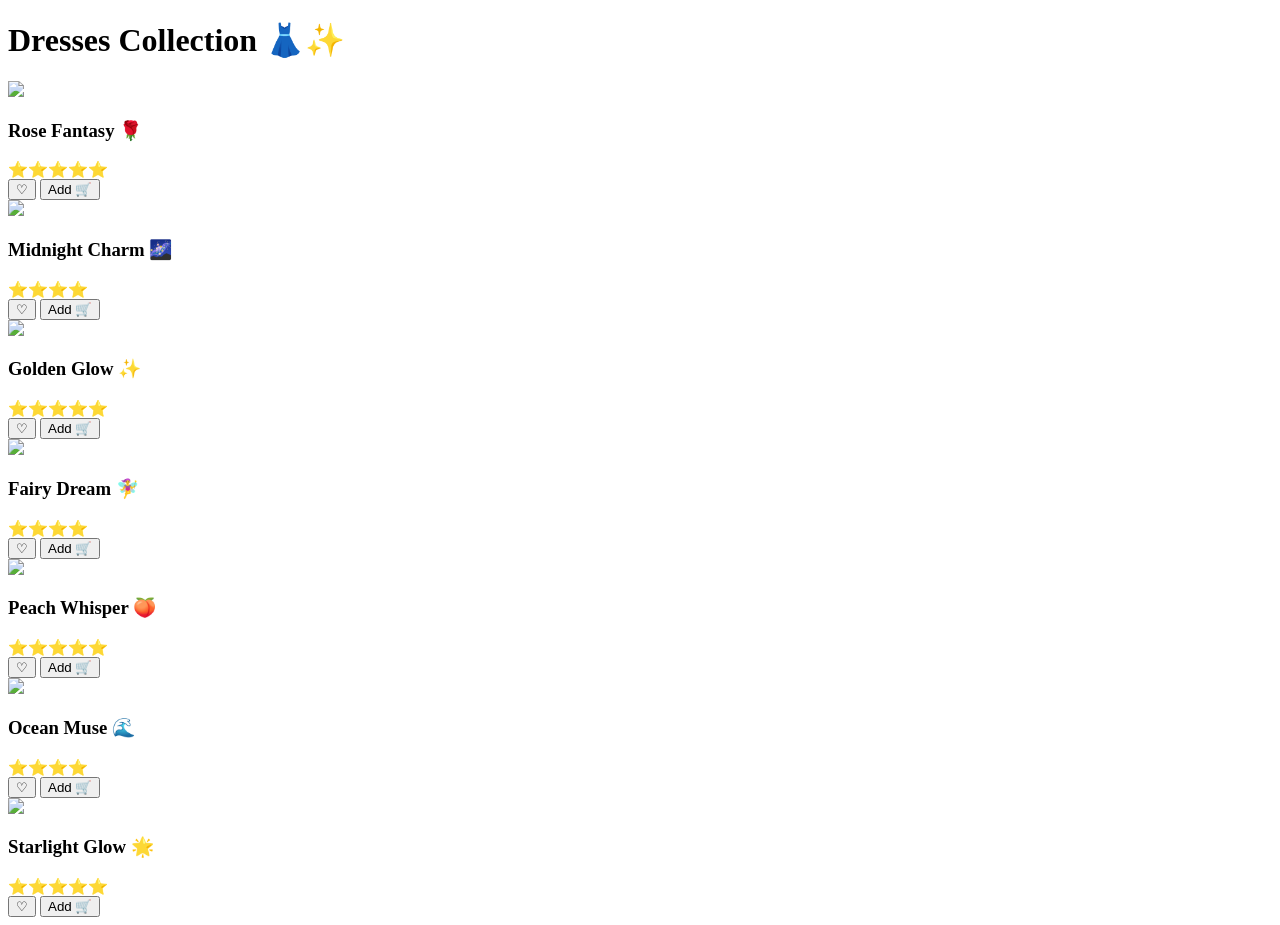
==== dresses.html @ d32cb92b "Add dresses.html with dress collection layout" ====
<!DOCTYPE html>
<html>
<head>
<title>Dresses</title>
<link rel="stylesheet" href="style.css">
<script src="script.js"></script>
</head>

<body>

<div class="app">
<h1>Dresses Collection 👗✨</h1>

<div class="products">

<div class="card">
<img src="dress1.jpg">
<h3>Rose Fantasy 🌹</h3>
<div class="rating">⭐⭐⭐⭐⭐</div>
<button onclick="wishlist()">♡</button>
<button onclick="addToCart('Rose Fantasy',1499)">Add 🛒</button>
</div>

<div class="card">
<img src="dress2.jpg">
<h3>Midnight Charm 🌌</h3>
<div class="rating">⭐⭐⭐⭐</div>
<button onclick="wishlist()">♡</button>
<button onclick="addToCart('Midnight Charm',1599)">Add 🛒</button>
</div>

<div class="card">
<img src="dress3.jpg">
<h3>Golden Glow ✨</h3>
<div class="rating">⭐⭐⭐⭐⭐</div>
<button onclick="wishlist()">♡</button>
<button onclick="addToCart('Golden Glow',1700)">Add 🛒</button>
</div>

<div class="card">
<img src="dress4.jpg">
<h3>Fairy Dream 🧚‍♀️</h3>
<div class="rating">⭐⭐⭐⭐</div>
<button onclick="wishlist()">♡</button>
<button onclick="addToCart('Fairy Dream',1400)">Add 🛒</button>
</div>

<div class="card">
<img src="dress5.jpg">
<h3>Peach Whisper 🍑</h3>
<div class="rating">⭐⭐⭐⭐⭐</div>
<button onclick="wishlist()">♡</button>
<button onclick="addToCart('Peach Whisper',1550)">Add 🛒</button>
</div>

<div class="card">
<img src="dress6.jpg">
<h3>Ocean Muse 🌊</h3>
<div class="rating">⭐⭐⭐⭐</div>
<button onclick="wishlist()">♡</button>
<button onclick="addToCart('Ocean Muse',1650)">Add 🛒</button>
</div>

<div class="card">
<img src="dress7.jpg">
<h3>Starlight Glow 🌟</h3>
<div class="rating">⭐⭐⭐⭐⭐</div>
<button onclick="wishlist()">♡</button>
<button onclick="addToCart('Starlight Glow',1800)">Add 🛒</button>
</div>

</div>
</div>

</body>
</html>
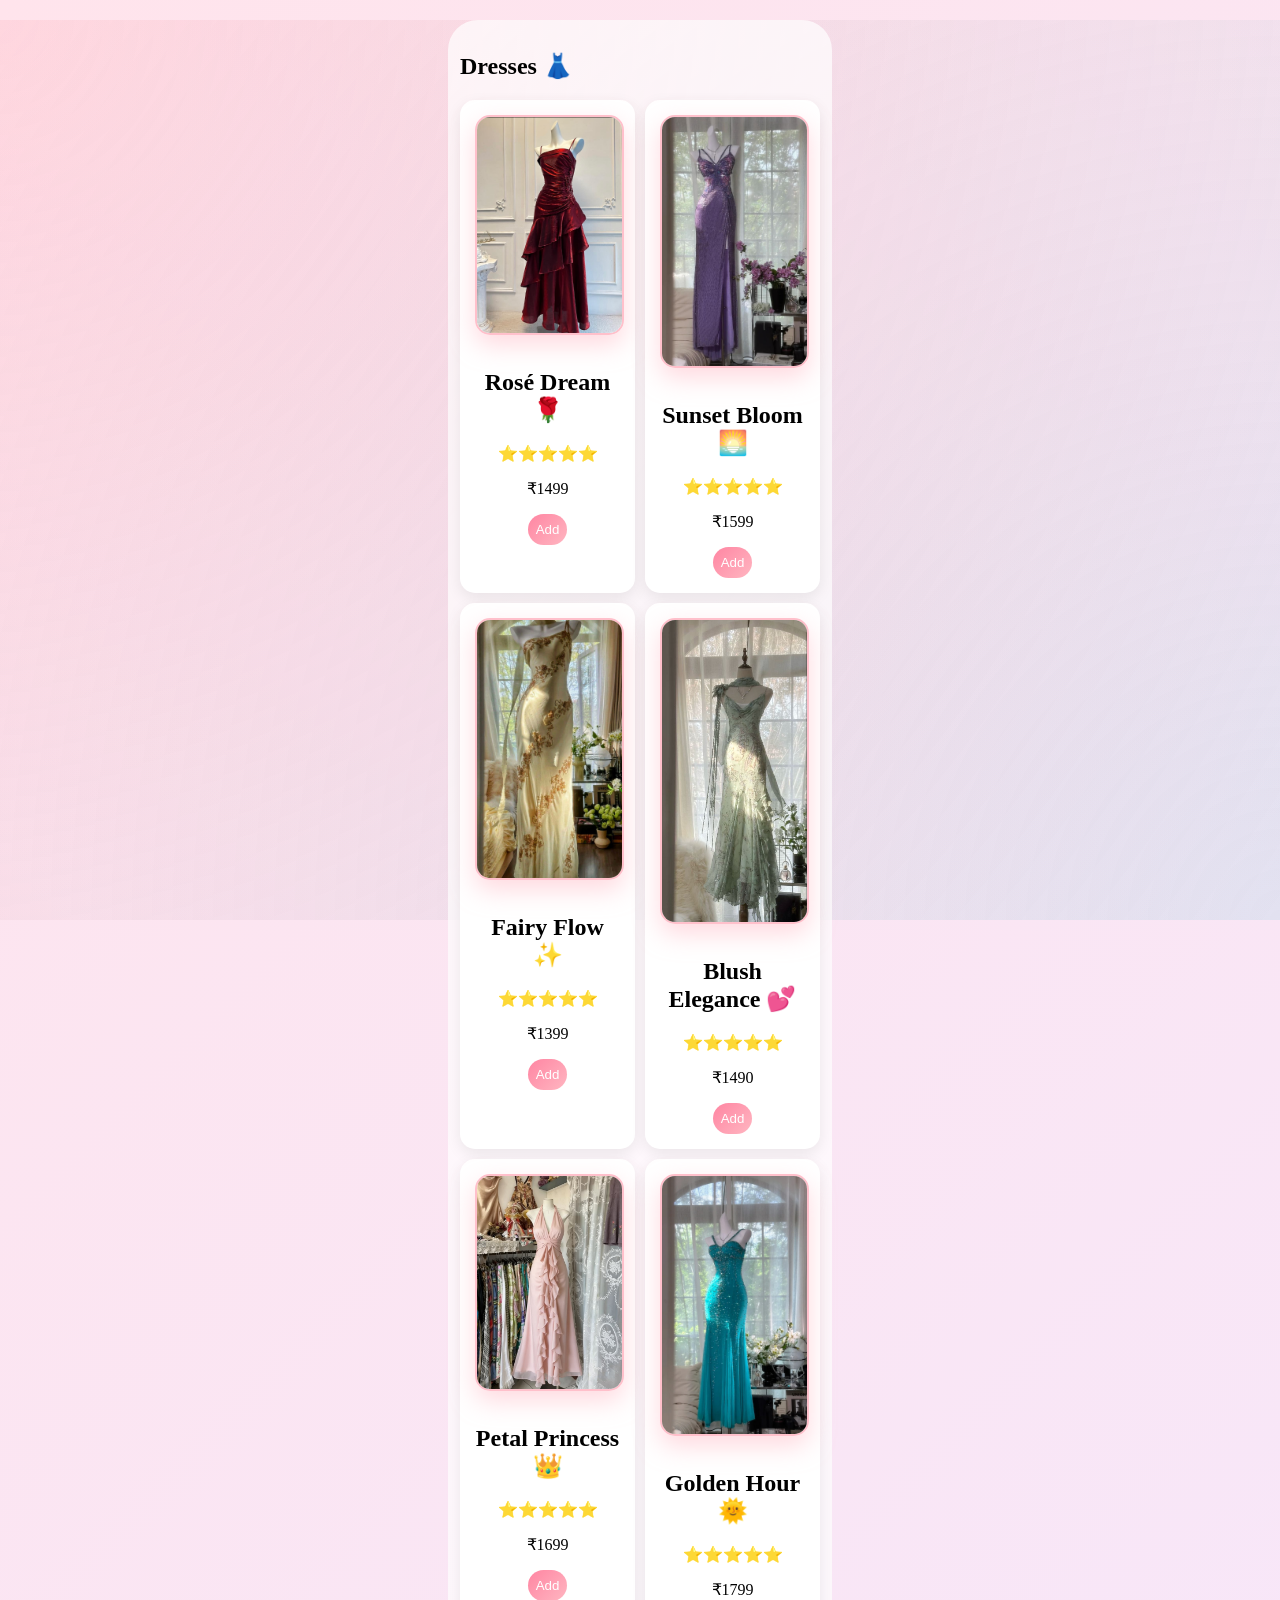
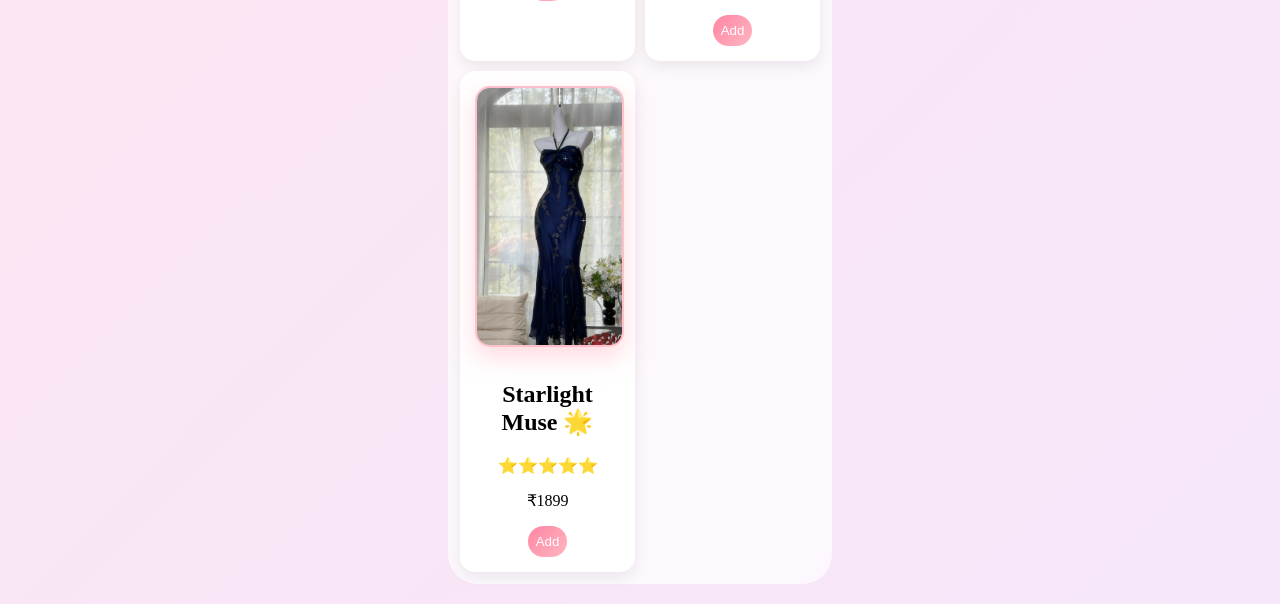
==== commit bfcb52db: "Refactor dress cards into big-card format" ====
--- a/dresses.html
+++ b/dresses.html
@@ -1,76 +1,30 @@
 <!DOCTYPE html>
 <html>
 <head>
-<title>Dresses</title>
 <link rel="stylesheet" href="style.css">
 <script src="script.js"></script>
 </head>
-
 <body>
-
 <div class="app">
-<h1>Dresses Collection 👗✨</h1>
+<h2>Dresses 👗</h2>
 
 <div class="products">
 
-<div class="card">
-<img src="dress1.jpg">
-<h3>Rose Fantasy 🌹</h3>
-<div class="rating">⭐⭐⭐⭐⭐</div>
-<button onclick="wishlist()">♡</button>
-<button onclick="addToCart('Rose Fantasy',1499)">Add 🛒</button>
-</div>
+<div class="big-card"><img src="dress1.jpg"><h3>Rosé Dream 🌹</h3><div class="stars">⭐⭐⭐⭐⭐</div><p>₹1499</p><button onclick="addToCart('Rosé Dream',1499)">Add</button></div>
 
-<div class="card">
-<img src="dress2.jpg">
-<h3>Midnight Charm 🌌</h3>
-<div class="rating">⭐⭐⭐⭐</div>
-<button onclick="wishlist()">♡</button>
-<button onclick="addToCart('Midnight Charm',1599)">Add 🛒</button>
-</div>
+<div class="big-card"><img src="dress2.jpg"><h3>Sunset Bloom 🌅</h3><div class="stars">⭐⭐⭐⭐⭐</div><p>₹1599</p><button onclick="addToCart('Sunset Bloom',1599)">Add</button></div>
 
-<div class="card">
-<img src="dress3.jpg">
-<h3>Golden Glow ✨</h3>
-<div class="rating">⭐⭐⭐⭐⭐</div>
-<button onclick="wishlist()">♡</button>
-<button onclick="addToCart('Golden Glow',1700)">Add 🛒</button>
-</div>
+<div class="big-card"><img src="dress3.jpg"><h3>Fairy Flow ✨</h3><div class="stars">⭐⭐⭐⭐⭐</div><p>₹1399</p><button onclick="addToCart('Fairy Flow',1399)">Add</button></div>
 
-<div class="card">
-<img src="dress4.jpg">
-<h3>Fairy Dream 🧚‍♀️</h3>
-<div class="rating">⭐⭐⭐⭐</div>
-<button onclick="wishlist()">♡</button>
-<button onclick="addToCart('Fairy Dream',1400)">Add 🛒</button>
-</div>
+<div class="big-card"><img src="dress4.jpg"><h3>Blush Elegance 💕</h3><div class="stars">⭐⭐⭐⭐⭐</div><p>₹1490</p><button onclick="addToCart('Blush Elegance',1490)">Add</button></div>
 
-<div class="card">
-<img src="dress5.jpg">
-<h3>Peach Whisper 🍑</h3>
-<div class="rating">⭐⭐⭐⭐⭐</div>
-<button onclick="wishlist()">♡</button>
-<button onclick="addToCart('Peach Whisper',1550)">Add 🛒</button>
-</div>
+<div class="big-card"><img src="dress5.jpg"><h3>Petal Princess 👑</h3><div class="stars">⭐⭐⭐⭐⭐</div><p>₹1699</p><button onclick="addToCart('Petal Princess',1699)">Add</button></div>
 
-<div class="card">
-<img src="dress6.jpg">
-<h3>Ocean Muse 🌊</h3>
-<div class="rating">⭐⭐⭐⭐</div>
-<button onclick="wishlist()">♡</button>
-<button onclick="addToCart('Ocean Muse',1650)">Add 🛒</button>
-</div>
+<div class="big-card"><img src="dress6.jpg"><h3>Golden Hour 🌞</h3><div class="stars">⭐⭐⭐⭐⭐</div><p>₹1799</p><button onclick="addToCart('Golden Hour',1799)">Add</button></div>
 
-<div class="card">
-<img src="dress7.jpg">
-<h3>Starlight Glow 🌟</h3>
-<div class="rating">⭐⭐⭐⭐⭐</div>
-<button onclick="wishlist()">♡</button>
-<button onclick="addToCart('Starlight Glow',1800)">Add 🛒</button>
-</div>
+<div class="big-card"><img src="dress7.jpg"><h3>Starlight Muse 🌟</h3><div class="stars">⭐⭐⭐⭐⭐</div><p>₹1899</p><button onclick="addToCart('Starlight Muse',1899)">Add</button></div>
 
 </div>
 </div>
-
 </body>
 </html>
--- a/style.css
+++ b/style.css
@@ -0,0 +1,346 @@
+body {
+  margin: 0;
+  font-family: 'Segoe UI';
+  background: linear-gradient(-45deg,#ffd6e0,#e0f2fe,#f3e8ff,#ffe4ec);
+  background-size: 400% 400%;
+  animation: gradientBG 15s ease infinite;
+}
+
+@keyframes gradientBG {
+  0%{background-position:0% 50%;}
+  50%{background-position:100% 50%;}
+  100%{background-position:0% 50%;}
+}
+.app {
+  max-width: 360px;
+  margin: 20px auto;
+  padding: 12px;
+  border-radius: 30px;
+  background: rgba(255,255,255,0.7);
+}
+
+.products {
+  display: grid;
+  grid-template-columns: 1fr 1fr;
+  gap: 10px;
+}
+.big-card {
+  background: #fff0f5;
+  border-radius: 20px;
+  padding: 10px;
+  text-align: center;
+  transition: 0.4s;
+  box-shadow: 0 5px 15px rgba(255,182,193,0.3);
+}
+
+.big-card:hover {
+  transform: translateY(-10px) scale(1.03);
+  box-shadow: 0 20px 40px rgba(255,105,180,0.6);
+}
+.big-card img {
+  width: 100%;
+  border-radius: 15px;
+  border: 2px solid #ffc0cb;
+  box-shadow: 0 10px 25px rgba(255,182,193,0.5);
+  transition: 0.4s;
+}
+
+.big-card img:hover {
+  transform: scale(1.07);
+  box-shadow: 0 15px 35px rgba(255,105,180,0.8);
+}
+button {
+  border-radius: 20px;
+  background: linear-gradient(135deg,#ff85a2,#ffb6c1);
+  border: none;
+  padding: 8px;
+  color: white;
+  transition: 0.3s;
+}
+
+button:hover {
+  transform: scale(1.1);
+  box-shadow: 0 5px 20px rgba(255,105,180,0.6);
+}
+.stars {
+  color: gold;
+}body::before {
+  content: "";
+  position: fixed;
+  width: 100%;
+  height: 100%;
+
+  background: radial-gradient(circle at top left, rgba(255,182,193,0.3), transparent),
+              radial-gradient(circle at bottom right, rgba(173,216,230,0.3), transparent);
+
+  z-index: -1;
+}.popup {
+  position: fixed;
+  bottom: 20px;
+  left: 50%;
+  transform: translateX(-50%);
+  background: hotpink;
+  color: white;
+  padding: 10px 20px;
+  border-radius: 20px;
+  box-shadow: 0 5px 20px rgba(255,105,180,0.6);
+}/* Topbar brand name */
+.topbar h2 {
+    font-family: 'Great Vibes', cursive;
+    font-size: 34px;
+    color: #ff4d88;
+}
+
+/* Hero main title */
+.hero h1 {
+    font-family: 'Poppins', sans-serif;
+    font-size: 60px;
+    font-weight: 800;
+    letter-spacing: 3px;
+    color: #111;
+}footer {
+    margin-top: 80px;
+    padding: 40px 20px;
+    text-align: center;
+    background: linear-gradient(135deg, #fff0f5, #ffe4ec);
+    border-top: 1px solid #ff99bb;
+    font-family: 'Poppins', sans-serif;
+    color: #444;
+    box-shadow: 0 -5px 20px rgba(0,0,0,0.05);
+}.big-card {
+    background: #fff;
+    border-radius: 15px;
+    padding: 15px;
+    text-align: center;
+    transition: all 0.3s ease;
+    box-shadow: 0 5px 15px rgba(0,0,0,0.08);
+}
+
+/* Hover glow effect */
+.big-card:hover {
+    transform: translateY(-10px) scale(1.03);
+    box-shadow: 0 0 25px rgba(255, 77, 136, 0.5),
+                0 0 40px rgba(255, 182, 193, 0.4);
+}body {
+    opacity: 0;
+    animation: fadeIn 0.6s ease-in forwards;
+}
+
+@keyframes fadeIn {
+    to {
+        opacity: 1;
+    }
+}.hero h1 {
+    display: inline-block;
+    padding: 12px 28px;
+    border-radius: 25px;
+
+    background: linear-gradient(135deg, #ff4d88, #ff99cc);
+    color: white;
+
+    font-weight: 900;
+    letter-spacing: 4px;
+
+    box-shadow: 0 0 20px rgba(255, 77, 136, 0.4),
+                0 0 40px rgba(255, 182, 193, 0.3);
+}.hero {
+    text-align: center;
+}
+
+/* Aesthetic handwritten tagline */
+.tagline {
+    font-family: 'Parisienne', cursive;
+    font-size: 30px;
+    color: #ff4d88;
+    margin-top: 10px;
+    letter-spacing: 1px;
+
+    text-align: center;
+    opacity: 0.95;
+
+    animation: fadeUp 1.2s ease-in-out;
+}
+}@keyframes fadeUp {
+    from {
+        opacity: 0;
+        transform: translateY(10px);
+    }
+    to {
+        opacity: 1;
+        transform: translateY(0);
+    }
+}.tagline {
+    text-shadow: 0 0 10px rgba(255, 77, 136, 0.2);
+}.header {
+    text-align: center;
+    padding: 25px 10px;
+    border-bottom: 1px solid #eee;
+}
+
+/* Tagline */
+.tagline {
+    font-family: 'Poppins', sans-serif;
+    font-weight: 500;
+    font-size: 18px;
+    color: #444;
+    margin-top: 10px;
+    letter-spacing: 1px;
+}
+/* Cart + Wishlist buttons */
+.action-buttons {
+    display: flex;
+    justify-content: center;
+    gap: 25px;
+    font-size: 16px;
+    margin-bottom: 15px;
+    color: #333;
+}
+
+/* Search bar */
+.search {
+    padding: 10px 14px;
+    border: 1px solid #ddd;
+    border-radius: 25px;
+    width: 250px;
+}..brand-container {
+    text-align: center;
+    margin-top: 20px;
+}
+
+/* GLASS + GLOW BACKGROUND BOX */
+.brand-name,
+.tagline {
+    background: linear-gradient(135deg, #ff4d88, #ff99cc);
+    display: inline-block;
+    padding: 10px 25px;
+    border-radius: 25px;
+    margin: 8px auto;
+    color: white;
+    box-shadow: 0 0 20px rgba(255, 77, 136, 0.5),
+                0 0 40px rgba(255, 182, 193, 0.3);
+}
+
+/* BRAND NAME STYLE */
+.brand-name {
+    font-family: 'Poppins', sans-serif;
+    font-weight: 800;
+    font-size: 40px;
+
+    /* WHITE TEXT + PINK GLOW */
+    color: white;
+    text-shadow: 0 0 8px #ff4d88,
+                 0 0 18px #ff99cc;
+}
+
+/* TAGLINE STYLE */
+.tagline {
+    font-family: 'Poppins', sans-serif;
+    font-weight: 500;
+    font-size: 16px;
+    margin-top: 10px;
+    opacity: 0.95;
+}.brand {
+    text-align: center;
+}.logo-container {
+    text-align: center;
+    margin-top: 20px;
+}
+
+.logo {
+    width: 90px;
+    height: 90px;
+    border-radius: 50%;
+
+    object-fit: cover;
+
+    /* soft glow like luxury brands */
+    box-shadow: 0 0 15px rgba(255, 77, 136, 0.4),
+                0 0 30px rgba(255, 182, 193, 0.3);
+
+    transition: 0.3s ease;
+}
+
+/* hover effect */
+.logo:hover {
+    transform: scale(1.08);
+    box-shadow: 0 0 25px rgba(255, 77, 136, 0.6),
+                0 0 50px rgba(255, 182, 193, 0.4);
+}.about-container {
+    text-align: center;
+    padding: 60px 20px;
+}
+
+.about-title {
+    font-size: 40px;
+    font-weight: 800;
+    color: #ff4d88;
+    margin-bottom: 20px;
+}
+
+.about-text {
+    font-size: 16px;
+    color: #444;
+    max-width: 600px;
+    margin: 10px auto;
+    line-height: 1.6;
+}
+
+/* Back button */
+.back-btn {
+    display: inline-block;
+    margin-top: 30px;
+    padding: 10px 20px;
+    background: linear-gradient(135deg, #ff4d88, #ff99cc);
+    color: white;
+    text-decoration: none;
+    border-radius: 20px;
+    box-shadow: 0 0 15px rgba(255,77,136,0.4);
+}.categories {
+    display: flex;
+    justify-content: center;
+    gap: 15px;
+    flex-wrap: wrap;
+
+    /* background box */
+    background: linear-gradient(135deg, #ffe4ec, #fff0f5);
+    padding: 15px 20px;
+    margin: 25px auto;
+
+    border-radius: 20px;
+    width: fit-content;
+
+    box-shadow: 0 0 15px rgba(255, 182, 193, 0.4);
+}.categories a {
+    text-decoration: none;
+    color: #333;
+
+    padding: 8px 14px;
+    border-radius: 20px;
+
+    background: white;
+
+    transition: 0.3s ease;
+    font-weight: 500;
+}
+
+.categories a:hover {
+    background: #ff4d88;
+    color: white;
+
+    transform: translateY(-2px);
+    box-shadow: 0 0 10px rgba(255,77,136,0.4);
+}h3 {
+    text-align: center;
+    font-size: 24px;
+    font-weight: 700;
+    margin-top: 30px;
+    margin-bottom: 20px;
+}
+.brand-container {
+    display: flex;
+    flex-direction: column;
+    align-items: center;   /* THIS centers horizontally */
+    justify-content: center;
+    text-align: center;
+    margin-top: 20px;
+}
